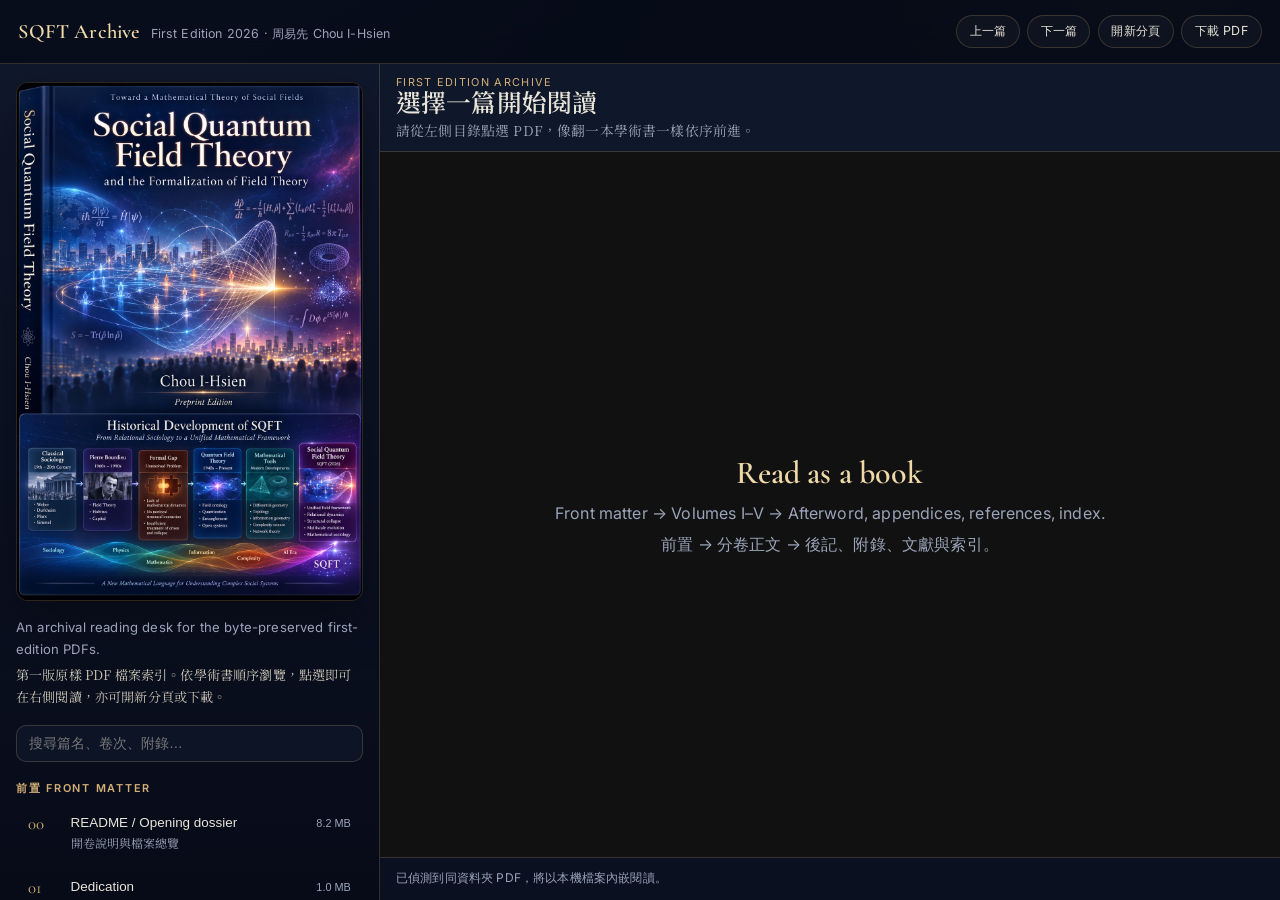
==== originals/catalog.html @ c002ed95 "Add files via upload" ====
<!DOCTYPE html>
<html lang="zh-Hant">
<head>
  <meta charset="UTF-8" />
  <meta name="viewport" content="width=device-width, initial-scale=1.0" />
  <title>Social Quantum Field Theory — First Edition Archive | 第一版原檔目錄</title>
  <meta name="author" content="周易先 (Chou I-Hsien)" />
  <meta name="description" content="第一版原樣 PDF 檔案索引：依學術書閱讀順序瀏覽前後置、分卷正文與附錄，並可在頁面內開啟個別 PDF。" />
  <link rel="preconnect" href="https://fonts.googleapis.com" />
  <link rel="preconnect" href="https://fonts.gstatic.com" crossorigin />
  <link href="https://fonts.googleapis.com/css2?family=Cormorant+Garamond:ital,wght@0,500;0,600;0,700;1,500&family=Inter:wght@400;500;600&family=Noto+Serif+TC:wght@500;600;700&display=swap" rel="stylesheet" />
  <style>
    :root {
      --navy: #070b18;
      --navy-2: #10182c;
      --panel: #121a30;
      --panel-2: #182238;
      --ink: #e8e4d8;
      --muted: #9aa3b8;
      --gold: #d4af77;
      --gold-2: #f0d9a8;
      --line: rgba(212, 175, 119, 0.22);
      --cyan: #7ec8e8;
      --danger: #c48b6a;
      --shadow: 0 18px 50px rgba(0, 0, 0, 0.35);
    }
    * { box-sizing: border-box; margin: 0; padding: 0; }
    html, body { height: 100%; }
    body {
      background:
        radial-gradient(1200px 600px at 10% -10%, rgba(80, 120, 200, 0.18), transparent 55%),
        radial-gradient(900px 500px at 90% 0%, rgba(212, 175, 119, 0.08), transparent 50%),
        var(--navy);
      color: var(--ink);
      font-family: Inter, "Noto Sans TC", system-ui, sans-serif;
      letter-spacing: 0.01em;
    }
    a { color: var(--gold-2); }
    .app {
      display: grid;
      grid-template-columns: 380px 1fr;
      grid-template-rows: 64px 1fr;
      height: 100%;
      min-height: 100dvh;
    }
    header {
      grid-column: 1 / -1;
      display: flex;
      align-items: center;
      justify-content: space-between;
      gap: 1rem;
      padding: 0 1.15rem;
      border-bottom: 1px solid var(--line);
      background: rgba(7, 11, 24, 0.82);
      backdrop-filter: blur(16px);
    }
    .brand { display: flex; align-items: baseline; gap: 0.7rem; min-width: 0; }
    .brand strong {
      font-family: "Cormorant Garamond", "Noto Serif TC", serif;
      font-size: 1.28rem;
      font-weight: 600;
      color: var(--gold-2);
      white-space: nowrap;
    }
    .brand em {
      font-style: normal;
      color: var(--muted);
      font-size: 0.78rem;
      white-space: nowrap;
      overflow: hidden;
      text-overflow: ellipsis;
    }
    .header-actions { display: flex; gap: 0.45rem; flex-wrap: wrap; }
    button, .btn {
      appearance: none;
      border: 1px solid var(--line);
      background: rgba(255,255,255,0.03);
      color: var(--ink);
      border-radius: 999px;
      padding: 0.42rem 0.8rem;
      font-size: 0.78rem;
      cursor: pointer;
      text-decoration: none;
      display: inline-flex;
      align-items: center;
      gap: 0.35rem;
    }
    button:hover, .btn:hover { border-color: var(--gold); color: var(--gold-2); }
    button:disabled { opacity: 0.35; cursor: not-allowed; }
    aside {
      border-right: 1px solid var(--line);
      background: linear-gradient(180deg, var(--navy-2), var(--navy));
      overflow: auto;
      padding: 1.1rem 1rem 2.5rem;
    }
    .cover-wrap {
      border-radius: 12px;
      overflow: hidden;
      border: 1px solid var(--line);
      box-shadow: var(--shadow);
      margin-bottom: 1rem;
      background: #000;
    }
    .cover-wrap img { width: 100%; display: block; }
    .lede {
      font-size: 0.82rem;
      color: var(--muted);
      line-height: 1.65;
      margin-bottom: 1.1rem;
    }
    .lede .zh { font-family: "Noto Serif TC", serif; color: #c9c3b4; display: block; margin-top: 0.25rem; }
    .search {
      width: 100%;
      margin-bottom: 1rem;
      background: #0c1426;
      border: 1px solid var(--line);
      color: var(--ink);
      border-radius: 10px;
      padding: 0.62rem 0.75rem;
      font-size: 0.86rem;
    }
    .group { margin-bottom: 1.15rem; }
    .group h2 {
      font-size: 0.68rem;
      letter-spacing: 0.16em;
      text-transform: uppercase;
      color: var(--gold);
      margin: 0.2rem 0 0.45rem;
      font-weight: 600;
    }
    .item {
      width: 100%;
      text-align: left;
      border-radius: 10px;
      padding: 0.62rem 0.7rem;
      margin-bottom: 0.32rem;
      border: 1px solid transparent;
      background: transparent;
      display: grid;
      grid-template-columns: 2.1rem 1fr auto;
      gap: 0.55rem;
      align-items: start;
    }
    .item:hover { background: rgba(255,255,255,0.04); }
    .item.active {
      background: linear-gradient(90deg, rgba(212,175,119,0.16), rgba(126,200,232,0.06));
      border-color: var(--line);
    }
    .num {
      font-family: "Cormorant Garamond", serif;
      color: var(--gold);
      font-size: 1.05rem;
      line-height: 1.2;
    }
    .item .title { font-size: 0.84rem; color: var(--ink); line-height: 1.35; }
    .item .sub {
      display: block;
      font-family: "Noto Serif TC", serif;
      color: var(--muted);
      font-size: 0.75rem;
      margin-top: 0.12rem;
    }
    .meta { color: var(--muted); font-size: 0.68rem; white-space: nowrap; padding-top: 0.15rem; }
    main {
      display: grid;
      grid-template-rows: auto 1fr auto;
      min-width: 0;
      background: #0a1020;
    }
    .reader-bar {
      display: flex;
      justify-content: space-between;
      align-items: center;
      gap: 0.8rem;
      padding: 0.7rem 1rem;
      border-bottom: 1px solid var(--line);
      background: rgba(16, 24, 44, 0.9);
    }
    .now { min-width: 0; }
    .now .kicker { color: var(--gold); font-size: 0.68rem; letter-spacing: 0.12em; text-transform: uppercase; }
    .now h1 {
      font-family: "Cormorant Garamond", "Noto Serif TC", serif;
      font-size: clamp(1.05rem, 2vw, 1.55rem);
      font-weight: 600;
      line-height: 1.25;
    }
    .now .zh { color: var(--muted); font-size: 0.86rem; font-family: "Noto Serif TC", serif; }
    .viewer {
      position: relative;
      min-height: 0;
      background:
        linear-gradient(180deg, rgba(255,255,255,0.015), transparent 80px),
        #0b101d;
    }
    .empty, .viewer iframe, .viewer object, .viewer embed {
      position: absolute;
      inset: 0;
      width: 100%;
      height: 100%;
      border: 0;
      background: #111;
    }
    .empty {
      display: flex;
      flex-direction: column;
      align-items: center;
      justify-content: center;
      text-align: center;
      padding: 2rem;
      color: var(--muted);
      gap: 0.7rem;
    }
    .empty h2 {
      font-family: "Cormorant Garamond", serif;
      color: var(--gold-2);
      font-size: 2rem;
      font-weight: 600;
    }
    .foot {
      display: flex;
      justify-content: space-between;
      align-items: center;
      gap: 0.75rem;
      padding: 0.65rem 1rem 0.8rem;
      border-top: 1px solid var(--line);
      color: var(--muted);
      font-size: 0.75rem;
    }
    .note { max-width: 46rem; line-height: 1.55; }
    .hidden { display: none !important; }
    @media (max-width: 980px) {
      .app { grid-template-columns: 1fr; grid-template-rows: 58px auto 1fr; }
      aside { border-right: 0; border-bottom: 1px solid var(--line); max-height: 46vh; }
      .cover-wrap { max-width: 280px; }
      main { min-height: 54vh; }
    }
  </style>
</head>
<body>
  <div class="app">
    <header>
      <div class="brand">
        <strong>SQFT Archive</strong>
        <em>First Edition 2026 · 周易先 Chou I-Hsien</em>
      </div>
      <div class="header-actions">
        <button type="button" id="btn-prev">上一篇</button>
        <button type="button" id="btn-next">下一篇</button>
        <a class="btn" id="btn-open" href="#" target="_blank" rel="noopener">開新分頁</a>
        <a class="btn" id="btn-download" href="#" download>下載 PDF</a>
      </div>
    </header>

    <aside>
      <div class="cover-wrap">
        <img id="cover" alt="Social Quantum Field Theory cover" />
      </div>
      <p class="lede">
        An archival reading desk for the byte-preserved first-edition PDFs.
        <span class="zh">第一版原樣 PDF 檔案索引。依學術書順序瀏覽，點選即可在右側閱讀，亦可開新分頁或下載。</span>
      </p>
      <input class="search" id="search" type="search" placeholder="搜尋篇名、卷次、附錄…" />
      <nav id="toc"></nav>
    </aside>

    <main>
      <div class="reader-bar">
        <div class="now">
          <div class="kicker" id="kicker">First Edition Archive</div>
          <h1 id="now-title">選擇一篇開始閱讀</h1>
          <div class="zh" id="now-zh">請從左側目錄點選 PDF，像翻一本學術書一樣依序前進。</div>
        </div>
        <div id="now-size" class="meta"></div>
      </div>
      <div class="viewer">
        <div class="empty" id="empty">
          <h2>Read as a book</h2>
          <p>Front matter → Volumes I–V → Afterword, appendices, references, index.</p>
          <p>前置 → 分卷正文 → 後記、附錄、文獻與索引。</p>
        </div>
        <iframe id="frame" class="hidden" title="PDF reader"></iframe>
      </div>
      <div class="foot">
        <div class="note" id="status">
          本頁使用相對路徑讀取與本檔同一資料夾的 PDF；若線上開啟，會改走 jsDelivr 上的倉庫複本。
        </div>
        <div id="pos"></div>
      </div>
    </main>
  </div>

  <script>
    const FILES = [
      { id: "readme", group: "前置 Front matter", groupKey: "front", n: "00",
        file: "Social Quantum Field Theory. README.pdf",
        en: "README / Opening dossier", zh: "開卷說明與檔案總覽", bytes: 8578253 },
      { id: "dedication", group: "前置 Front matter", groupKey: "front", n: "01",
        file: "Dedication.pdf", en: "Dedication", zh: "題獻", bytes: 1060499 },
      { id: "ack", group: "前置 Front matter", groupKey: "front", n: "02",
        file: "Acknowledgements.pdf", en: "Acknowledgements", zh: "誌謝", bytes: 1177509 },
      { id: "author", group: "前置 Front matter", groupKey: "front", n: "03",
        file: "About the Author.pdf", en: "About the Author", zh: "作者簡介", bytes: 1076009 },
      { id: "guide", group: "前置 Front matter", groupKey: "front", n: "04",
        file: "Reader's Guide.pdf", en: "Reader's Guide", zh: "讀法指引", bytes: 1478530 },
      { id: "roadmap", group: "前置 Front matter", groupKey: "front", n: "05",
        file: "Edition Roadmap.pdf", en: "Edition Roadmap", zh: "版本路線圖", bytes: 6893588 },
      { id: "librarian", group: "前置 Front matter", groupKey: "front", n: "06",
        file: "Librarian's Record. Catalog Entry for the First Edition Archive.pdf",
        en: "Librarian's Record", zh: "圖書館編目紀錄", bytes: 1318987 },
      { id: "cert", group: "前置 Front matter", groupKey: "front", n: "07",
        file: "Archival Certification.pdf", en: "Archival Certification", zh: "典藏證明", bytes: 1393942 },
      { id: "hist", group: "前置 Front matter", groupKey: "front", n: "08",
        file: "Historical Note for Future Editions.pdf",
        en: "Historical Note for Future Editions", zh: "給未來版本的歷史註記", bytes: 1543986 },
      { id: "compact", group: "全書總冊 Compact copy", groupKey: "compact", n: "A",
        file: "Social Quantum Field Theory - Chou I-Hsien (First Edition 2026).pdf",
        en: "First Edition 2026 — compact copy", zh: "第一版 2026 總冊／精簡本", bytes: 5422831 },
      { id: "vol1", group: "分卷正文 Volumes", groupKey: "volumes", n: "I",
        file: "Social Quantum Field Theory. First Edition (2026) 1~10 Volume I.pdf",
        en: "Volume I · Chapters 1–10", zh: "第一卷 · 第 1–10 章", bytes: 11380657 },
      { id: "vol2", group: "分卷正文 Volumes", groupKey: "volumes", n: "II",
        file: "Social Quantum Field Theory.  First Edition (2026) 11~19 Volume II.pdf",
        en: "Volume II · Chapters 11–19", zh: "第二卷 · 第 11–19 章", bytes: 18638837 },
      { id: "vol3", group: "分卷正文 Volumes", groupKey: "volumes", n: "III",
        file: "Social Quantum Field Theory 20~30  Volume III.pdf",
        en: "Volume III · Chapters 20–30", zh: "第三卷 · 第 20–30 章", bytes: 14821315 },
      { id: "vol4", group: "分卷正文 Volumes", groupKey: "volumes", n: "IV",
        file: "Social Quantum Field Theory 31~40.pdf",
        en: "Volume IV · Chapters 31–40", zh: "第四卷 · 第 31–40 章", bytes: 14942628 },
      { id: "vol5", group: "分卷正文 Volumes", groupKey: "volumes", n: "V",
        file: "Social Quantum Field Theory 41~51.pdf",
        en: "Volume V · Chapters 41–51", zh: "第五卷 · 第 41–51 章", bytes: 17951108 },
      { id: "afterword", group: "後置 Back matter", groupKey: "back", n: "09",
        file: "Afterword The Mathematical Vision of Social Quantum Field Theory.pdf",
        en: "Afterword · Mathematical Vision", zh: "後記 · 數學視野", bytes: 1460847 },
      { id: "postscript", group: "後置 Back matter", groupKey: "back", n: "10",
        file: "Postscript Reflections on the Mathematical Philosophy of Social Quantum Field Theory.pdf",
        en: "Postscript · Mathematical Philosophy", zh: "附記 · 數學哲學省思", bytes: 1488412 },
      { id: "applw", group: "後置 Back matter", groupKey: "back", n: "11",
        file: "Appendix L ~W.pdf", en: "Appendix L–W", zh: "附錄 L–W", bytes: 15173750 },
      { id: "appxy", group: "後置 Back matter", groupKey: "back", n: "12",
        file: "Appendix X ~Y.pdf", en: "Appendix X–Y", zh: "附錄 X–Y", bytes: 1191010 },
      { id: "refs", group: "後置 Back matter", groupKey: "back", n: "13",
        file: "References.pdf", en: "References", zh: "參考文獻", bytes: 1690395 },
      { id: "index", group: "後置 Back matter", groupKey: "back", n: "14",
        file: "Index.pdf", en: "Index", zh: "索引", bytes: 1451516 }
    ];

    const REPO = "SUDOZAPP/SQFT_Second_Edition";
    const BRANCH = "main";
    const REMOTE_DIR = "originals";

    const tocEl = document.getElementById("toc");
    const frame = document.getElementById("frame");
    const empty = document.getElementById("empty");
    const statusEl = document.getElementById("status");
    const posEl = document.getElementById("pos");
    let currentIndex = -1;
    let localMode = null;

    function encodePath(name) {
      return name.split("/").map(encodeURIComponent).join("/");
    }
    function formatBytes(n) {
      if (n >= 1048576) return (n / 1048576).toFixed(1) + " MB";
      return Math.round(n / 1024) + " KB";
    }
    function remoteUrl(file) {
      return `https://cdn.jsdelivr.net/gh/${REPO}@${BRANCH}/${REMOTE_DIR}/${encodePath(file)}`;
    }
    function localUrl(file) {
      return encodePath(file);
    }
    function githubBlob(file) {
      return `https://github.com/${REPO}/blob/${BRANCH}/${REMOTE_DIR}/${encodePath(file)}`;
    }
    function pdfJsUrl(fileUrl) {
      return "https://mozilla.github.io/pdf.js/web/viewer.html?file=" + encodeURIComponent(fileUrl);
    }

    async function detectLocal() {
      try {
        const res = await fetch(encodePath("cover_opt.jpg"), { method: "HEAD" });
        return res.ok;
      } catch {
        return false;
      }
    }

    function sourceFor(file) {
      if (localMode) return { href: localUrl(file), embed: localUrl(file), label: "本機相對路徑" };
      const href = remoteUrl(file);
      return { href, embed: pdfJsUrl(href), label: "線上 jsDelivr + PDF.js" };
    }

    function renderToc(filter = "") {
      const q = filter.trim().toLowerCase();
      const groups = [];
      for (const item of FILES) {
        const hay = (item.en + " " + item.zh + " " + item.file + " " + item.group).toLowerCase();
        if (q && !hay.includes(q)) continue;
        const last = groups[groups.length - 1];
        if (!last || last.name !== item.group) groups.push({ name: item.group, items: [item] });
        else last.items.push(item);
      }
      tocEl.innerHTML = groups.map(g => `
        <section class="group">
          <h2>${g.name}</h2>
          ${g.items.map(item => {
            const i = FILES.indexOf(item);
            return `
              <button class="item${i === currentIndex ? " active" : ""}" data-index="${i}">
                <span class="num">${item.n}</span>
                <span>
                  <span class="title">${item.en}</span>
                  <span class="sub">${item.zh}</span>
                </span>
                <span class="meta">${formatBytes(item.bytes)}</span>
              </button>`;
          }).join("")}
        </section>`).join("") || `<p class="lede">沒有符合的篇目。</p>`;
    }

    function openAt(index) {
      if (index < 0 || index >= FILES.length) return;
      currentIndex = index;
      const item = FILES[index];
      const src = sourceFor(item.file);
      document.getElementById("kicker").textContent = item.group;
      document.getElementById("now-title").textContent = item.en;
      document.getElementById("now-zh").textContent = item.zh + " · " + item.file;
      document.getElementById("now-size").textContent = formatBytes(item.bytes);
      document.getElementById("btn-open").href = src.href;
      document.getElementById("btn-download").href = src.href;
      document.getElementById("btn-download").setAttribute("download", item.file);
      document.getElementById("btn-prev").disabled = index === 0;
      document.getElementById("btn-next").disabled = index === FILES.length - 1;
      empty.classList.add("hidden");
      frame.classList.remove("hidden");
      frame.src = src.embed;
      statusEl.innerHTML = `${src.label} · <a href="${githubBlob(item.file)}" target="_blank" rel="noopener">GitHub 原檔</a>`;
      posEl.textContent = `${index + 1} / ${FILES.length}`;
      location.hash = item.id;
      renderToc(document.getElementById("search").value);
      const active = tocEl.querySelector(".item.active");
      if (active) active.scrollIntoView({ block: "nearest" });
    }

    tocEl.addEventListener("click", (e) => {
      const btn = e.target.closest("[data-index]");
      if (!btn) return;
      openAt(Number(btn.dataset.index));
    });
    document.getElementById("btn-prev").addEventListener("click", () => openAt(currentIndex - 1));
    document.getElementById("btn-next").addEventListener("click", () => openAt(currentIndex + 1));
    document.getElementById("search").addEventListener("input", (e) => renderToc(e.target.value));
    document.addEventListener("keydown", (e) => {
      if (e.target.matches("input, textarea")) return;
      if (e.key === "ArrowLeft") openAt(currentIndex <= 0 ? 0 : currentIndex - 1);
      if (e.key === "ArrowRight") openAt(currentIndex < 0 ? 0 : currentIndex + 1);
    });

    (async function init() {
      localMode = await detectLocal();
      const cover = document.getElementById("cover");
      cover.src = localMode ? encodePath("cover_opt.jpg") : remoteUrl("cover_opt.jpg");
      cover.onerror = () => { cover.src = `https://raw.githubusercontent.com/${REPO}/${BRANCH}/${REMOTE_DIR}/cover_opt.jpg`; };
      renderToc();
      const wanted = location.hash.replace("#", "");
      const idx = FILES.findIndex(x => x.id === wanted);
      if (idx >= 0) openAt(idx);
      statusEl.textContent = localMode
        ? "已偵測到同資料夾 PDF，將以本機檔案內嵌閱讀。"
        : "未找到同資料夾 PDF。線上模式改以 jsDelivr 載入，並用 PDF.js 在頁內閱讀。請把本檔放到 originals/ 後用瀏覽器開啟，即可完全離線。";
    })();
  </script>
</body>
</html>
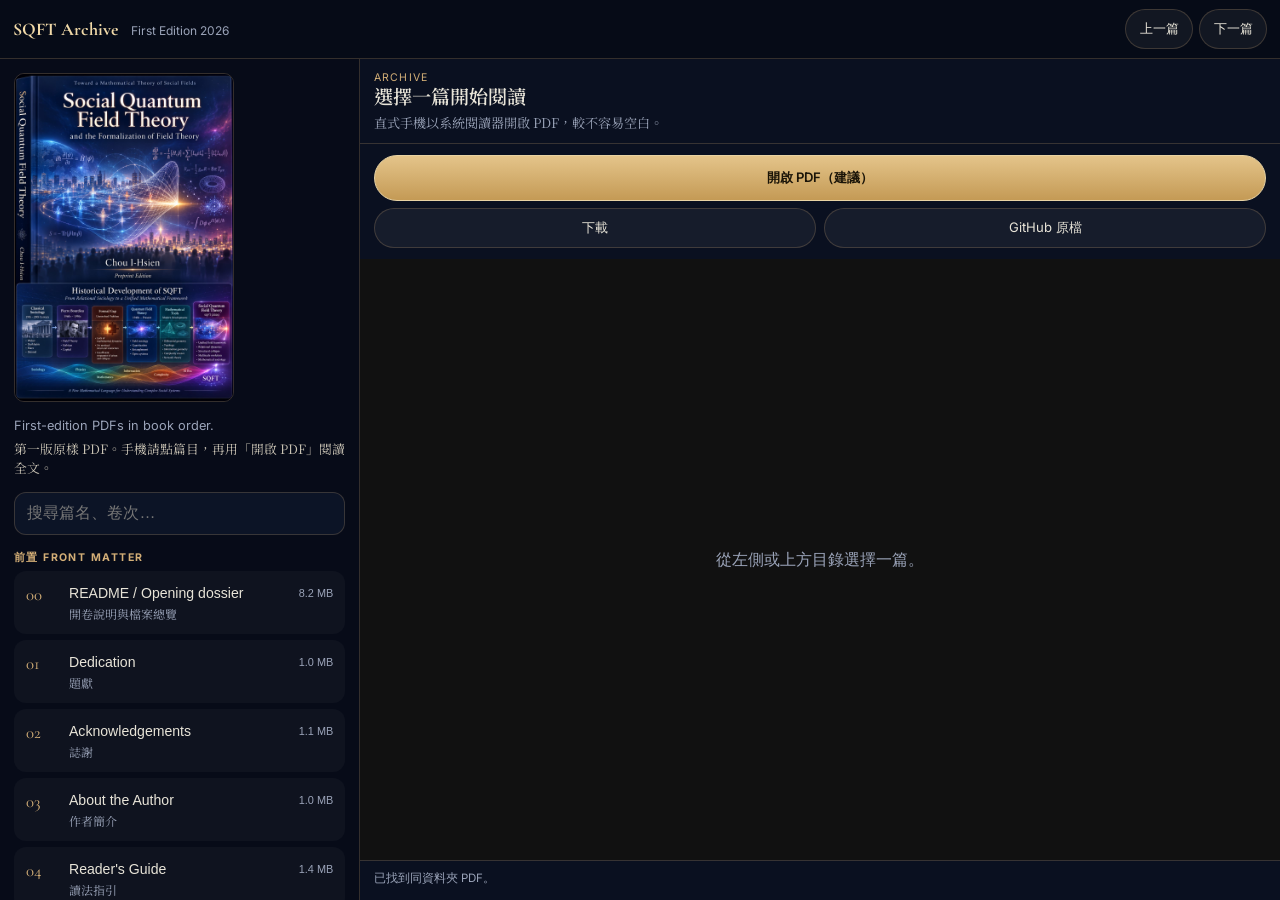
==== commit 85aeb062: "Add files via upload" ====
--- a/originals/catalog.html
+++ b/originals/catalog.html
@@ -2,237 +2,198 @@
 <html lang="zh-Hant">
 <head>
   <meta charset="UTF-8" />
-  <meta name="viewport" content="width=device-width, initial-scale=1.0" />
+  <meta name="viewport" content="width=device-width, initial-scale=1, viewport-fit=cover" />
+  <meta name="apple-mobile-web-app-capable" content="yes" />
+  <meta name="mobile-web-app-capable" content="yes" />
   <title>Social Quantum Field Theory — First Edition Archive | 第一版原檔目錄</title>
   <meta name="author" content="周易先 (Chou I-Hsien)" />
-  <meta name="description" content="第一版原樣 PDF 檔案索引：依學術書閱讀順序瀏覽前後置、分卷正文與附錄，並可在頁面內開啟個別 PDF。" />
+  <meta name="description" content="第一版原樣 PDF 檔案索引：依學術書閱讀順序瀏覽前後置、分卷正文與附錄。" />
   <link rel="preconnect" href="https://fonts.googleapis.com" />
   <link rel="preconnect" href="https://fonts.gstatic.com" crossorigin />
-  <link href="https://fonts.googleapis.com/css2?family=Cormorant+Garamond:ital,wght@0,500;0,600;0,700;1,500&family=Inter:wght@400;500;600&family=Noto+Serif+TC:wght@500;600;700&display=swap" rel="stylesheet" />
+  <link href="https://fonts.googleapis.com/css2?family=Cormorant+Garamond:wght@600;700&family=Inter:wght@400;500;600&family=Noto+Serif+TC:wght@500;600;700&display=swap" rel="stylesheet" />
   <style>
     :root {
       --navy: #070b18;
       --navy-2: #10182c;
-      --panel: #121a30;
-      --panel-2: #182238;
       --ink: #e8e4d8;
       --muted: #9aa3b8;
       --gold: #d4af77;
       --gold-2: #f0d9a8;
       --line: rgba(212, 175, 119, 0.22);
-      --cyan: #7ec8e8;
-      --danger: #c48b6a;
-      --shadow: 0 18px 50px rgba(0, 0, 0, 0.35);
+      --safe-t: env(safe-area-inset-top, 0px);
+      --safe-b: env(safe-area-inset-bottom, 0px);
     }
     * { box-sizing: border-box; margin: 0; padding: 0; }
-    html, body { height: 100%; }
+    html, body { height: 100%; background: var(--navy); color: var(--ink); }
     body {
-      background:
-        radial-gradient(1200px 600px at 10% -10%, rgba(80, 120, 200, 0.18), transparent 55%),
-        radial-gradient(900px 500px at 90% 0%, rgba(212, 175, 119, 0.08), transparent 50%),
-        var(--navy);
-      color: var(--ink);
       font-family: Inter, "Noto Sans TC", system-ui, sans-serif;
-      letter-spacing: 0.01em;
+      -webkit-text-size-adjust: 100%;
     }
     a { color: var(--gold-2); }
-    .app {
-      display: grid;
-      grid-template-columns: 380px 1fr;
-      grid-template-rows: 64px 1fr;
-      height: 100%;
-      min-height: 100dvh;
-    }
-    header {
-      grid-column: 1 / -1;
-      display: flex;
-      align-items: center;
-      justify-content: space-between;
-      gap: 1rem;
-      padding: 0 1.15rem;
-      border-bottom: 1px solid var(--line);
-      background: rgba(7, 11, 24, 0.82);
-      backdrop-filter: blur(16px);
-    }
-    .brand { display: flex; align-items: baseline; gap: 0.7rem; min-width: 0; }
-    .brand strong {
-      font-family: "Cormorant Garamond", "Noto Serif TC", serif;
-      font-size: 1.28rem;
-      font-weight: 600;
-      color: var(--gold-2);
-      white-space: nowrap;
-    }
-    .brand em {
-      font-style: normal;
-      color: var(--muted);
-      font-size: 0.78rem;
-      white-space: nowrap;
-      overflow: hidden;
-      text-overflow: ellipsis;
-    }
-    .header-actions { display: flex; gap: 0.45rem; flex-wrap: wrap; }
     button, .btn {
       appearance: none;
       border: 1px solid var(--line);
-      background: rgba(255,255,255,0.03);
+      background: rgba(255,255,255,0.05);
       color: var(--ink);
       border-radius: 999px;
-      padding: 0.42rem 0.8rem;
-      font-size: 0.78rem;
+      padding: 0.55rem 0.85rem;
+      font-size: 0.82rem;
       cursor: pointer;
       text-decoration: none;
       display: inline-flex;
       align-items: center;
-      gap: 0.35rem;
-    }
-    button:hover, .btn:hover { border-color: var(--gold); color: var(--gold-2); }
-    button:disabled { opacity: 0.35; cursor: not-allowed; }
-    aside {
-      border-right: 1px solid var(--line);
-      background: linear-gradient(180deg, var(--navy-2), var(--navy));
-      overflow: auto;
-      padding: 1.1rem 1rem 2.5rem;
-    }
+      justify-content: center;
+      gap: 0.3rem;
+      min-height: 40px;
+      -webkit-tap-highlight-color: transparent;
+    }
+    button:disabled { opacity: 0.35; }
+    .btn-gold {
+      background: linear-gradient(180deg, #e4c48a, #c49a55);
+      color: #1a1408;
+      border-color: #e8d3a4;
+      font-weight: 600;
+    }
+
+    .app {
+      min-height: 100dvh;
+      min-height: 100svh;
+      display: flex;
+      flex-direction: column;
+    }
+    header {
+      position: sticky;
+      top: 0;
+      z-index: 20;
+      display: flex;
+      align-items: center;
+      justify-content: space-between;
+      gap: 0.6rem;
+      padding: calc(0.55rem + var(--safe-t)) 0.8rem 0.55rem;
+      border-bottom: 1px solid var(--line);
+      background: rgba(7, 11, 24, 0.94);
+    }
+    .brand strong {
+      font-family: "Cormorant Garamond", "Noto Serif TC", serif;
+      font-size: 1.12rem;
+      color: var(--gold-2);
+    }
+    .brand em { display: none; color: var(--muted); font-style: normal; font-size: 0.75rem; }
+    .header-actions { display: flex; gap: 0.35rem; flex-shrink: 0; }
+    .header-actions .desk-only { display: none; }
+
+    .stage { flex: 1; min-height: 0; display: flex; flex-direction: column; }
+    aside, .reader { min-height: 0; }
+
+    aside { padding: 0.9rem 0.85rem calc(1.4rem + var(--safe-b)); }
     .cover-wrap {
-      border-radius: 12px;
+      width: min(42vw, 168px);
+      margin: 0 auto 0.85rem;
+      border-radius: 10px;
       overflow: hidden;
       border: 1px solid var(--line);
-      box-shadow: var(--shadow);
-      margin-bottom: 1rem;
-      background: #000;
     }
     .cover-wrap img { width: 100%; display: block; }
-    .lede {
-      font-size: 0.82rem;
-      color: var(--muted);
-      line-height: 1.65;
-      margin-bottom: 1.1rem;
-    }
-    .lede .zh { font-family: "Noto Serif TC", serif; color: #c9c3b4; display: block; margin-top: 0.25rem; }
+    .lede { font-size: 0.8rem; color: var(--muted); line-height: 1.55; margin-bottom: 0.85rem; text-align: center; }
+    .lede .zh { display: block; font-family: "Noto Serif TC", serif; color: #c9c3b4; margin-top: 0.2rem; }
     .search {
       width: 100%;
-      margin-bottom: 1rem;
+      margin-bottom: 0.85rem;
       background: #0c1426;
       border: 1px solid var(--line);
       color: var(--ink);
-      border-radius: 10px;
-      padding: 0.62rem 0.75rem;
-      font-size: 0.86rem;
-    }
-    .group { margin-bottom: 1.15rem; }
+      border-radius: 12px;
+      padding: 0.72rem 0.8rem;
+      font-size: 16px; /* iOS zoom prevent */
+    }
+    .group { margin-bottom: 1rem; }
     .group h2 {
-      font-size: 0.68rem;
-      letter-spacing: 0.16em;
+      font-size: 0.66rem;
+      letter-spacing: 0.14em;
       text-transform: uppercase;
       color: var(--gold);
-      margin: 0.2rem 0 0.45rem;
-      font-weight: 600;
+      margin: 0.15rem 0 0.4rem;
     }
     .item {
       width: 100%;
       text-align: left;
-      border-radius: 10px;
-      padding: 0.62rem 0.7rem;
-      margin-bottom: 0.32rem;
+      border-radius: 12px;
+      padding: 0.72rem 0.7rem;
+      margin-bottom: 0.38rem;
       border: 1px solid transparent;
-      background: transparent;
+      background: rgba(255,255,255,0.03);
       display: grid;
-      grid-template-columns: 2.1rem 1fr auto;
-      gap: 0.55rem;
+      grid-template-columns: 2.2rem 1fr auto;
+      gap: 0.5rem;
       align-items: start;
     }
-    .item:hover { background: rgba(255,255,255,0.04); }
-    .item.active {
-      background: linear-gradient(90deg, rgba(212,175,119,0.16), rgba(126,200,232,0.06));
-      border-color: var(--line);
-    }
-    .num {
-      font-family: "Cormorant Garamond", serif;
-      color: var(--gold);
-      font-size: 1.05rem;
-      line-height: 1.2;
-    }
-    .item .title { font-size: 0.84rem; color: var(--ink); line-height: 1.35; }
-    .item .sub {
-      display: block;
-      font-family: "Noto Serif TC", serif;
-      color: var(--muted);
-      font-size: 0.75rem;
-      margin-top: 0.12rem;
-    }
-    .meta { color: var(--muted); font-size: 0.68rem; white-space: nowrap; padding-top: 0.15rem; }
-    main {
+    .item.active { border-color: var(--line); background: rgba(212,175,119,0.14); }
+    .num { font-family: "Cormorant Garamond", serif; color: var(--gold); font-size: 1.05rem; }
+    .item .title { font-size: 0.88rem; line-height: 1.35; }
+    .item .sub { display: block; font-family: "Noto Serif TC", serif; color: var(--muted); font-size: 0.75rem; margin-top: 0.12rem; }
+    .meta { color: var(--muted); font-size: 0.68rem; padding-top: 0.18rem; white-space: nowrap; }
+
+    .reader {
+      display: none;
+      flex-direction: column;
+      background: #0a1020;
+      min-height: 70dvh;
+    }
+    body.reading aside { display: none; }
+    body.reading .reader { display: flex; flex: 1; }
+    .reader-bar { padding: 0.75rem 0.85rem 0.65rem; border-bottom: 1px solid var(--line); }
+    .kicker { color: var(--gold); font-size: 0.66rem; letter-spacing: 0.12em; text-transform: uppercase; }
+    .reader-bar h1 {
+      font-family: "Cormorant Garamond", "Noto Serif TC", serif;
+      font-size: 1.2rem;
+      font-weight: 600;
+      line-height: 1.3;
+      margin: 0.15rem 0;
+    }
+    .reader-bar .zh { color: var(--muted); font-size: 0.82rem; font-family: "Noto Serif TC", serif; }
+    .actions {
       display: grid;
-      grid-template-rows: auto 1fr auto;
-      min-width: 0;
-      background: #0a1020;
-    }
-    .reader-bar {
-      display: flex;
-      justify-content: space-between;
-      align-items: center;
-      gap: 0.8rem;
-      padding: 0.7rem 1rem;
-      border-bottom: 1px solid var(--line);
-      background: rgba(16, 24, 44, 0.9);
-    }
-    .now { min-width: 0; }
-    .now .kicker { color: var(--gold); font-size: 0.68rem; letter-spacing: 0.12em; text-transform: uppercase; }
-    .now h1 {
-      font-family: "Cormorant Garamond", "Noto Serif TC", serif;
-      font-size: clamp(1.05rem, 2vw, 1.55rem);
-      font-weight: 600;
-      line-height: 1.25;
-    }
-    .now .zh { color: var(--muted); font-size: 0.86rem; font-family: "Noto Serif TC", serif; }
+      grid-template-columns: 1fr 1fr;
+      gap: 0.45rem;
+      padding: 0.7rem 0.85rem;
+    }
+    .actions .btn-gold { grid-column: 1 / -1; min-height: 46px; }
     .viewer {
       position: relative;
-      min-height: 0;
-      background:
-        linear-gradient(180deg, rgba(255,255,255,0.015), transparent 80px),
-        #0b101d;
-    }
-    .empty, .viewer iframe, .viewer object, .viewer embed {
-      position: absolute;
-      inset: 0;
-      width: 100%;
-      height: 100%;
-      border: 0;
+      flex: 1;
+      min-height: 58dvh;
       background: #111;
     }
-    .empty {
-      display: flex;
-      flex-direction: column;
-      align-items: center;
-      justify-content: center;
-      text-align: center;
-      padding: 2rem;
-      color: var(--muted);
-      gap: 0.7rem;
-    }
-    .empty h2 {
-      font-family: "Cormorant Garamond", serif;
-      color: var(--gold-2);
-      font-size: 2rem;
-      font-weight: 600;
-    }
+    .viewer iframe, .empty, .fail {
+      position: absolute; inset: 0; width: 100%; height: 100%; border: 0;
+    }
+    .empty, .fail {
+      display: flex; flex-direction: column; align-items: center; justify-content: center;
+      text-align: center; padding: 1.2rem; color: var(--muted); gap: 0.55rem;
+    }
+    .fail { display: none; }
+    .hidden { display: none !important; }
     .foot {
-      display: flex;
-      justify-content: space-between;
-      align-items: center;
-      gap: 0.75rem;
-      padding: 0.65rem 1rem 0.8rem;
+      padding: 0.55rem 0.85rem calc(0.8rem + var(--safe-b));
       border-top: 1px solid var(--line);
       color: var(--muted);
-      font-size: 0.75rem;
-    }
-    .note { max-width: 46rem; line-height: 1.55; }
-    .hidden { display: none !important; }
-    @media (max-width: 980px) {
-      .app { grid-template-columns: 1fr; grid-template-rows: 58px auto 1fr; }
-      aside { border-right: 0; border-bottom: 1px solid var(--line); max-height: 46vh; }
-      .cover-wrap { max-width: 280px; }
-      main { min-height: 54vh; }
+      font-size: 0.72rem;
+      line-height: 1.5;
+    }
+
+    @media (min-width: 900px) {
+      .app { display: grid; grid-template-columns: 360px 1fr; grid-template-rows: auto 1fr; height: 100dvh; }
+      header { grid-column: 1 / -1; }
+      .stage { display: contents; }
+      aside, .reader { display: block; overflow: auto; }
+      body.reading aside { display: block; }
+      .reader { min-height: 0; display: flex; }
+      .brand em { display: inline; margin-left: 0.55rem; }
+      .header-actions .desk-only { display: inline-flex; }
+      .cover-wrap { width: 100%; max-width: 220px; margin-left: 0; }
+      .lede { text-align: left; }
+      .viewer { min-height: auto; }
+      aside { border-right: 1px solid var(--line); overflow: auto; }
     }
   </style>
 </head>
@@ -241,156 +202,94 @@
     <header>
       <div class="brand">
         <strong>SQFT Archive</strong>
-        <em>First Edition 2026 · 周易先 Chou I-Hsien</em>
+        <em>First Edition 2026</em>
       </div>
       <div class="header-actions">
+        <button type="button" id="btn-back" class="hidden">目錄</button>
         <button type="button" id="btn-prev">上一篇</button>
         <button type="button" id="btn-next">下一篇</button>
-        <a class="btn" id="btn-open" href="#" target="_blank" rel="noopener">開新分頁</a>
-        <a class="btn" id="btn-download" href="#" download>下載 PDF</a>
       </div>
     </header>
 
-    <aside>
-      <div class="cover-wrap">
-        <img id="cover" alt="Social Quantum Field Theory cover" />
-      </div>
-      <p class="lede">
-        An archival reading desk for the byte-preserved first-edition PDFs.
-        <span class="zh">第一版原樣 PDF 檔案索引。依學術書順序瀏覽，點選即可在右側閱讀，亦可開新分頁或下載。</span>
-      </p>
-      <input class="search" id="search" type="search" placeholder="搜尋篇名、卷次、附錄…" />
-      <nav id="toc"></nav>
-    </aside>
-
-    <main>
-      <div class="reader-bar">
-        <div class="now">
-          <div class="kicker" id="kicker">First Edition Archive</div>
+    <div class="stage">
+      <aside id="shelf">
+        <div class="cover-wrap"><img id="cover" alt="SQFT cover" /></div>
+        <p class="lede">
+          First-edition PDFs in book order.
+          <span class="zh">第一版原樣 PDF。手機請點篇目，再用「開啟 PDF」閱讀全文。</span>
+        </p>
+        <input class="search" id="search" type="search" placeholder="搜尋篇名、卷次…" enterkeyhint="search" />
+        <nav id="toc"></nav>
+      </aside>
+
+      <section class="reader" id="reader">
+        <div class="reader-bar">
+          <div class="kicker" id="kicker">Archive</div>
           <h1 id="now-title">選擇一篇開始閱讀</h1>
-          <div class="zh" id="now-zh">請從左側目錄點選 PDF，像翻一本學術書一樣依序前進。</div>
+          <div class="zh" id="now-zh">直式手機以系統閱讀器開啟 PDF，較不容易空白。</div>
         </div>
-        <div id="now-size" class="meta"></div>
-      </div>
-      <div class="viewer">
-        <div class="empty" id="empty">
-          <h2>Read as a book</h2>
-          <p>Front matter → Volumes I–V → Afterword, appendices, references, index.</p>
-          <p>前置 → 分卷正文 → 後記、附錄、文獻與索引。</p>
+        <div class="actions">
+          <a class="btn btn-gold" id="btn-open" href="#" target="_blank" rel="noopener">開啟 PDF（建議）</a>
+          <a class="btn" id="btn-download" href="#" download>下載</a>
+          <a class="btn" id="btn-github" href="#" target="_blank" rel="noopener">GitHub 原檔</a>
         </div>
-        <iframe id="frame" class="hidden" title="PDF reader"></iframe>
-      </div>
-      <div class="foot">
-        <div class="note" id="status">
-          本頁使用相對路徑讀取與本檔同一資料夾的 PDF；若線上開啟，會改走 jsDelivr 上的倉庫複本。
+        <div class="viewer">
+          <div class="empty" id="empty">
+            <p>從左側或上方目錄選擇一篇。</p>
+          </div>
+          <div class="fail" id="fail">
+            <p>頁內預覽在這台手機可能被系統擋住，尤其是 10MB 以上的分卷。</p>
+            <p>請改點金色按鈕「開啟 PDF」。</p>
+          </div>
+          <iframe id="frame" class="hidden" title="PDF preview" allow="fullscreen"></iframe>
         </div>
-        <div id="pos"></div>
-      </div>
-    </main>
+        <div class="foot" id="status"></div>
+      </section>
+    </div>
   </div>
 
   <script>
     const FILES = [
-      { id: "readme", group: "前置 Front matter", groupKey: "front", n: "00",
-        file: "Social Quantum Field Theory. README.pdf",
-        en: "README / Opening dossier", zh: "開卷說明與檔案總覽", bytes: 8578253 },
-      { id: "dedication", group: "前置 Front matter", groupKey: "front", n: "01",
-        file: "Dedication.pdf", en: "Dedication", zh: "題獻", bytes: 1060499 },
-      { id: "ack", group: "前置 Front matter", groupKey: "front", n: "02",
-        file: "Acknowledgements.pdf", en: "Acknowledgements", zh: "誌謝", bytes: 1177509 },
-      { id: "author", group: "前置 Front matter", groupKey: "front", n: "03",
-        file: "About the Author.pdf", en: "About the Author", zh: "作者簡介", bytes: 1076009 },
-      { id: "guide", group: "前置 Front matter", groupKey: "front", n: "04",
-        file: "Reader's Guide.pdf", en: "Reader's Guide", zh: "讀法指引", bytes: 1478530 },
-      { id: "roadmap", group: "前置 Front matter", groupKey: "front", n: "05",
-        file: "Edition Roadmap.pdf", en: "Edition Roadmap", zh: "版本路線圖", bytes: 6893588 },
-      { id: "librarian", group: "前置 Front matter", groupKey: "front", n: "06",
-        file: "Librarian's Record. Catalog Entry for the First Edition Archive.pdf",
-        en: "Librarian's Record", zh: "圖書館編目紀錄", bytes: 1318987 },
-      { id: "cert", group: "前置 Front matter", groupKey: "front", n: "07",
-        file: "Archival Certification.pdf", en: "Archival Certification", zh: "典藏證明", bytes: 1393942 },
-      { id: "hist", group: "前置 Front matter", groupKey: "front", n: "08",
-        file: "Historical Note for Future Editions.pdf",
-        en: "Historical Note for Future Editions", zh: "給未來版本的歷史註記", bytes: 1543986 },
-      { id: "compact", group: "全書總冊 Compact copy", groupKey: "compact", n: "A",
-        file: "Social Quantum Field Theory - Chou I-Hsien (First Edition 2026).pdf",
-        en: "First Edition 2026 — compact copy", zh: "第一版 2026 總冊／精簡本", bytes: 5422831 },
-      { id: "vol1", group: "分卷正文 Volumes", groupKey: "volumes", n: "I",
-        file: "Social Quantum Field Theory. First Edition (2026) 1~10 Volume I.pdf",
-        en: "Volume I · Chapters 1–10", zh: "第一卷 · 第 1–10 章", bytes: 11380657 },
-      { id: "vol2", group: "分卷正文 Volumes", groupKey: "volumes", n: "II",
-        file: "Social Quantum Field Theory.  First Edition (2026) 11~19 Volume II.pdf",
-        en: "Volume II · Chapters 11–19", zh: "第二卷 · 第 11–19 章", bytes: 18638837 },
-      { id: "vol3", group: "分卷正文 Volumes", groupKey: "volumes", n: "III",
-        file: "Social Quantum Field Theory 20~30  Volume III.pdf",
-        en: "Volume III · Chapters 20–30", zh: "第三卷 · 第 20–30 章", bytes: 14821315 },
-      { id: "vol4", group: "分卷正文 Volumes", groupKey: "volumes", n: "IV",
-        file: "Social Quantum Field Theory 31~40.pdf",
-        en: "Volume IV · Chapters 31–40", zh: "第四卷 · 第 31–40 章", bytes: 14942628 },
-      { id: "vol5", group: "分卷正文 Volumes", groupKey: "volumes", n: "V",
-        file: "Social Quantum Field Theory 41~51.pdf",
-        en: "Volume V · Chapters 41–51", zh: "第五卷 · 第 41–51 章", bytes: 17951108 },
-      { id: "afterword", group: "後置 Back matter", groupKey: "back", n: "09",
-        file: "Afterword The Mathematical Vision of Social Quantum Field Theory.pdf",
-        en: "Afterword · Mathematical Vision", zh: "後記 · 數學視野", bytes: 1460847 },
-      { id: "postscript", group: "後置 Back matter", groupKey: "back", n: "10",
-        file: "Postscript Reflections on the Mathematical Philosophy of Social Quantum Field Theory.pdf",
-        en: "Postscript · Mathematical Philosophy", zh: "附記 · 數學哲學省思", bytes: 1488412 },
-      { id: "applw", group: "後置 Back matter", groupKey: "back", n: "11",
-        file: "Appendix L ~W.pdf", en: "Appendix L–W", zh: "附錄 L–W", bytes: 15173750 },
-      { id: "appxy", group: "後置 Back matter", groupKey: "back", n: "12",
-        file: "Appendix X ~Y.pdf", en: "Appendix X–Y", zh: "附錄 X–Y", bytes: 1191010 },
-      { id: "refs", group: "後置 Back matter", groupKey: "back", n: "13",
-        file: "References.pdf", en: "References", zh: "參考文獻", bytes: 1690395 },
-      { id: "index", group: "後置 Back matter", groupKey: "back", n: "14",
-        file: "Index.pdf", en: "Index", zh: "索引", bytes: 1451516 }
+      { id: "readme", group: "前置 Front matter", n: "00", file: "Social Quantum Field Theory. README.pdf", en: "README / Opening dossier", zh: "開卷說明與檔案總覽", bytes: 8578253 },
+      { id: "dedication", group: "前置 Front matter", n: "01", file: "Dedication.pdf", en: "Dedication", zh: "題獻", bytes: 1060499 },
+      { id: "ack", group: "前置 Front matter", n: "02", file: "Acknowledgements.pdf", en: "Acknowledgements", zh: "誌謝", bytes: 1177509 },
+      { id: "author", group: "前置 Front matter", n: "03", file: "About the Author.pdf", en: "About the Author", zh: "作者簡介", bytes: 1076009 },
+      { id: "guide", group: "前置 Front matter", n: "04", file: "Reader's Guide.pdf", en: "Reader's Guide", zh: "讀法指引", bytes: 1478530 },
+      { id: "roadmap", group: "前置 Front matter", n: "05", file: "Edition Roadmap.pdf", en: "Edition Roadmap", zh: "版本路線圖", bytes: 6893588 },
+      { id: "librarian", group: "前置 Front matter", n: "06", file: "Librarian's Record. Catalog Entry for the First Edition Archive.pdf", en: "Librarian's Record", zh: "圖書館編目紀錄", bytes: 1318987 },
+      { id: "cert", group: "前置 Front matter", n: "07", file: "Archival Certification.pdf", en: "Archival Certification", zh: "典藏證明", bytes: 1393942 },
+      { id: "hist", group: "前置 Front matter", n: "08", file: "Historical Note for Future Editions.pdf", en: "Historical Note for Future Editions", zh: "給未來版本的歷史註記", bytes: 1543986 },
+      { id: "compact", group: "全書總冊 Compact copy", n: "A", file: "Social Quantum Field Theory - Chou I-Hsien (First Edition 2026).pdf", en: "First Edition 2026 — compact copy", zh: "第一版 2026 總冊／精簡本", bytes: 5422831 },
+      { id: "vol1", group: "分卷正文 Volumes", n: "I", file: "Social Quantum Field Theory. First Edition (2026) 1~10 Volume I.pdf", en: "Volume I · Chapters 1–10", zh: "第一卷 · 第 1–10 章", bytes: 11380657 },
+      { id: "vol2", group: "分卷正文 Volumes", n: "II", file: "Social Quantum Field Theory.  First Edition (2026) 11~19 Volume II.pdf", en: "Volume II · Chapters 11–19", zh: "第二卷 · 第 11–19 章", bytes: 18638837 },
+      { id: "vol3", group: "分卷正文 Volumes", n: "III", file: "Social Quantum Field Theory 20~30  Volume III.pdf", en: "Volume III · Chapters 20–30", zh: "第三卷 · 第 20–30 章", bytes: 14821315 },
+      { id: "vol4", group: "分卷正文 Volumes", n: "IV", file: "Social Quantum Field Theory 31~40.pdf", en: "Volume IV · Chapters 31–40", zh: "第四卷 · 第 31–40 章", bytes: 14942628 },
+      { id: "vol5", group: "分卷正文 Volumes", n: "V", file: "Social Quantum Field Theory 41~51.pdf", en: "Volume V · Chapters 41–51", zh: "第五卷 · 第 41–51 章", bytes: 17951108 },
+      { id: "afterword", group: "後置 Back matter", n: "09", file: "Afterword The Mathematical Vision of Social Quantum Field Theory.pdf", en: "Afterword · Mathematical Vision", zh: "後記 · 數學視野", bytes: 1460847 },
+      { id: "postscript", group: "後置 Back matter", n: "10", file: "Postscript Reflections on the Mathematical Philosophy of Social Quantum Field Theory.pdf", en: "Postscript · Mathematical Philosophy", zh: "附記 · 數學哲學省思", bytes: 1488412 },
+      { id: "applw", group: "後置 Back matter", n: "11", file: "Appendix L ~W.pdf", en: "Appendix L–W", zh: "附錄 L–W", bytes: 15173750 },
+      { id: "appxy", group: "後置 Back matter", n: "12", file: "Appendix X ~Y.pdf", en: "Appendix X–Y", zh: "附錄 X–Y", bytes: 1191010 },
+      { id: "refs", group: "後置 Back matter", n: "13", file: "References.pdf", en: "References", zh: "參考文獻", bytes: 1690395 },
+      { id: "index", group: "後置 Back matter", n: "14", file: "Index.pdf", en: "Index", zh: "索引", bytes: 1451516 }
     ];
 
     const REPO = "SUDOZAPP/SQFT_Second_Edition";
-    const BRANCH = "main";
-    const REMOTE_DIR = "originals";
-
-    const tocEl = document.getElementById("toc");
-    const frame = document.getElementById("frame");
-    const empty = document.getElementById("empty");
-    const statusEl = document.getElementById("status");
-    const posEl = document.getElementById("pos");
-    let currentIndex = -1;
-    let localMode = null;
-
-    function encodePath(name) {
-      return name.split("/").map(encodeURIComponent).join("/");
-    }
-    function formatBytes(n) {
-      if (n >= 1048576) return (n / 1048576).toFixed(1) + " MB";
-      return Math.round(n / 1024) + " KB";
-    }
-    function remoteUrl(file) {
-      return `https://cdn.jsdelivr.net/gh/${REPO}@${BRANCH}/${REMOTE_DIR}/${encodePath(file)}`;
-    }
-    function localUrl(file) {
-      return encodePath(file);
-    }
-    function githubBlob(file) {
-      return `https://github.com/${REPO}/blob/${BRANCH}/${REMOTE_DIR}/${encodePath(file)}`;
-    }
-    function pdfJsUrl(fileUrl) {
-      return "https://mozilla.github.io/pdf.js/web/viewer.html?file=" + encodeURIComponent(fileUrl);
-    }
-
-    async function detectLocal() {
-      try {
-        const res = await fetch(encodePath("cover_opt.jpg"), { method: "HEAD" });
-        return res.ok;
-      } catch {
-        return false;
-      }
-    }
-
-    function sourceFor(file) {
-      if (localMode) return { href: localUrl(file), embed: localUrl(file), label: "本機相對路徑" };
-      const href = remoteUrl(file);
-      return { href, embed: pdfJsUrl(href), label: "線上 jsDelivr + PDF.js" };
+    const DIR = "originals";
+    const isFinePointer = window.matchMedia("(hover: hover) and (pointer: fine)").matches;
+    const isCoarse = window.matchMedia("(pointer: coarse)").matches || /iPhone|iPad|iPod|Android/i.test(navigator.userAgent);
+
+    let current = -1;
+    let localMode = false;
+
+    const $ = (id) => document.getElementById(id);
+    const enc = (name) => name.split("/").map(encodeURIComponent).join("/");
+    const fmt = (n) => (n >= 1048576 ? (n / 1048576).toFixed(1) + " MB" : Math.round(n / 1024) + " KB");
+    const remote = (file) => `https://cdn.jsdelivr.net/gh/${REPO}@main/${DIR}/${enc(file)}`;
+    const blob = (file) => `https://github.com/${REPO}/blob/main/${DIR}/${enc(file)}`;
+
+    function src(file) {
+      const href = localMode ? enc(file) : remote(file);
+      return { href, github: blob(file) };
     }
 
     function renderToc(filter = "") {
@@ -403,75 +302,92 @@
         if (!last || last.name !== item.group) groups.push({ name: item.group, items: [item] });
         else last.items.push(item);
       }
-      tocEl.innerHTML = groups.map(g => `
+      $("toc").innerHTML = groups.map(g => `
         <section class="group">
           <h2>${g.name}</h2>
           ${g.items.map(item => {
             const i = FILES.indexOf(item);
-            return `
-              <button class="item${i === currentIndex ? " active" : ""}" data-index="${i}">
-                <span class="num">${item.n}</span>
-                <span>
-                  <span class="title">${item.en}</span>
-                  <span class="sub">${item.zh}</span>
-                </span>
-                <span class="meta">${formatBytes(item.bytes)}</span>
-              </button>`;
+            return `<button class="item${i === current ? " active" : ""}" data-index="${i}">
+              <span class="num">${item.n}</span>
+              <span><span class="title">${item.en}</span><span class="sub">${item.zh}</span></span>
+              <span class="meta">${fmt(item.bytes)}</span>
+            </button>`;
           }).join("")}
         </section>`).join("") || `<p class="lede">沒有符合的篇目。</p>`;
     }
 
-    function openAt(index) {
+    function openAt(index, autoLaunch) {
       if (index < 0 || index >= FILES.length) return;
-      currentIndex = index;
+      current = index;
       const item = FILES[index];
-      const src = sourceFor(item.file);
-      document.getElementById("kicker").textContent = item.group;
-      document.getElementById("now-title").textContent = item.en;
-      document.getElementById("now-zh").textContent = item.zh + " · " + item.file;
-      document.getElementById("now-size").textContent = formatBytes(item.bytes);
-      document.getElementById("btn-open").href = src.href;
-      document.getElementById("btn-download").href = src.href;
-      document.getElementById("btn-download").setAttribute("download", item.file);
-      document.getElementById("btn-prev").disabled = index === 0;
-      document.getElementById("btn-next").disabled = index === FILES.length - 1;
-      empty.classList.add("hidden");
-      frame.classList.remove("hidden");
-      frame.src = src.embed;
-      statusEl.innerHTML = `${src.label} · <a href="${githubBlob(item.file)}" target="_blank" rel="noopener">GitHub 原檔</a>`;
-      posEl.textContent = `${index + 1} / ${FILES.length}`;
+      const s = src(item.file);
+      $("kicker").textContent = item.group + " · " + fmt(item.bytes);
+      $("now-title").textContent = item.en;
+      $("now-zh").textContent = item.zh;
+      $("btn-open").href = s.href;
+      $("btn-download").href = s.href;
+      $("btn-download").setAttribute("download", item.file);
+      $("btn-github").href = s.github;
+      $("btn-prev").disabled = index === 0;
+      $("btn-next").disabled = index === FILES.length - 1;
+      document.body.classList.add("reading");
+      $("btn-back").classList.toggle("hidden", isFinePointer && !isCoarse);
       location.hash = item.id;
-      renderToc(document.getElementById("search").value);
-      const active = tocEl.querySelector(".item.active");
-      if (active) active.scrollIntoView({ block: "nearest" });
-    }
-
-    tocEl.addEventListener("click", (e) => {
+      renderToc($("search").value);
+
+      $("empty").classList.add("hidden");
+      $("fail").style.display = "flex";
+      $("frame").classList.add("hidden");
+
+      // Desktop / large screen: try in-page preview.
+      // Phones: do not iframe 10MB+ PDFs; they show title and a blank pane.
+      const tooHeavyForEmbed = item.bytes > 4_000_000 && isCoarse;
+      if (!tooHeavyForEmbed && (isFinePointer || item.bytes < 3_000_000)) {
+        $("fail").style.display = "none";
+        $("frame").classList.remove("hidden");
+        $("frame").src = s.href;
+      }
+
+      $("status").innerHTML = tooHeavyForEmbed || isCoarse
+        ? `${item.file}<br>手機請用金色「開啟 PDF」。系統閱讀器才會顯示第 1–10 章全文。`
+        : `${item.file}`;
+
+      if (autoLaunch && isCoarse) {
+        window.location.href = s.href;
+      }
+    }
+
+    $("toc").addEventListener("click", (e) => {
       const btn = e.target.closest("[data-index]");
       if (!btn) return;
-      openAt(Number(btn.dataset.index));
+      openAt(Number(btn.dataset.index), false);
+      if (isCoarse) window.scrollTo(0, 0);
     });
-    document.getElementById("btn-prev").addEventListener("click", () => openAt(currentIndex - 1));
-    document.getElementById("btn-next").addEventListener("click", () => openAt(currentIndex + 1));
-    document.getElementById("search").addEventListener("input", (e) => renderToc(e.target.value));
-    document.addEventListener("keydown", (e) => {
-      if (e.target.matches("input, textarea")) return;
-      if (e.key === "ArrowLeft") openAt(currentIndex <= 0 ? 0 : currentIndex - 1);
-      if (e.key === "ArrowRight") openAt(currentIndex < 0 ? 0 : currentIndex + 1);
+    $("btn-prev").addEventListener("click", () => openAt(current < 0 ? 0 : current - 1, false));
+    $("btn-next").addEventListener("click", () => openAt(current + 1, false));
+    $("btn-back").addEventListener("click", () => {
+      document.body.classList.remove("reading");
+      $("btn-back").classList.add("hidden");
     });
+    $("search").addEventListener("input", (e) => renderToc(e.target.value));
+
+    $("btn-open").addEventListener("click", (e) => {
+      if (current < 0) { e.preventDefault(); return; }
+    });
 
     (async function init() {
-      localMode = await detectLocal();
-      const cover = document.getElementById("cover");
-      cover.src = localMode ? encodePath("cover_opt.jpg") : remoteUrl("cover_opt.jpg");
-      cover.onerror = () => { cover.src = `https://raw.githubusercontent.com/${REPO}/${BRANCH}/${REMOTE_DIR}/cover_opt.jpg`; };
+      try {
+        const res = await fetch(enc("cover_opt.jpg"), { method: "HEAD" });
+        localMode = res.ok;
+      } catch { localMode = false; }
+      $("cover").src = localMode ? enc("cover_opt.jpg") : remote("cover_opt.jpg");
       renderToc();
       const wanted = location.hash.replace("#", "");
       const idx = FILES.findIndex(x => x.id === wanted);
-      if (idx >= 0) openAt(idx);
-      statusEl.textContent = localMode
-        ? "已偵測到同資料夾 PDF，將以本機檔案內嵌閱讀。"
-        : "未找到同資料夾 PDF。線上模式改以 jsDelivr 載入，並用 PDF.js 在頁內閱讀。請把本檔放到 originals/ 後用瀏覽器開啟，即可完全離線。";
+      if (idx >= 0) openAt(idx, false);
+      $("status").textContent = localMode
+        ? "已找到同資料夾 PDF。"
+        : "線上模式。手機請點篇目後按「開啟 PDF」。";
     })();
   </script>
 </body>
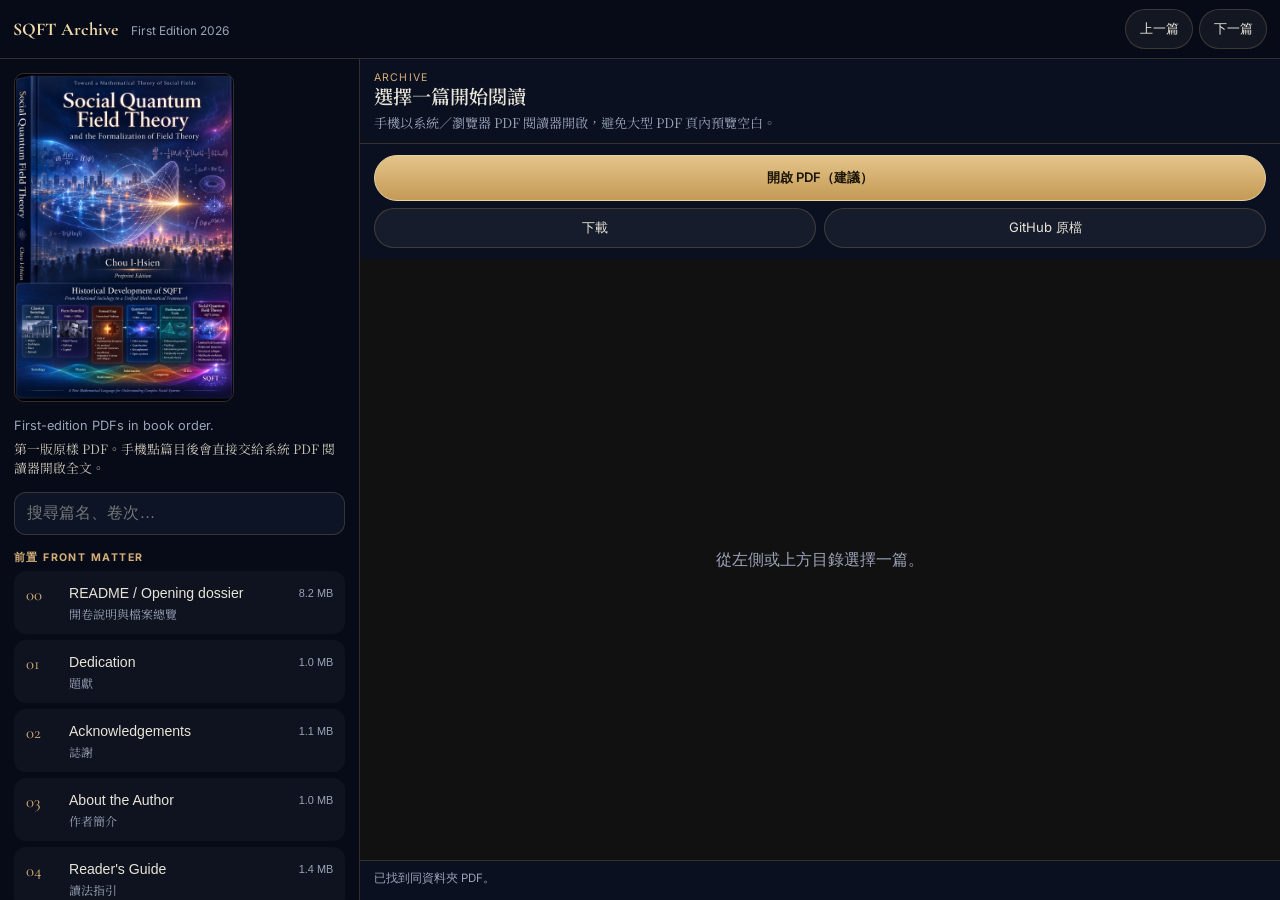
==== commit 91002ad0: "Add files via upload" ====
--- a/originals/catalog.html
+++ b/originals/catalog.html
@@ -216,7 +216,7 @@
         <div class="cover-wrap"><img id="cover" alt="SQFT cover" /></div>
         <p class="lede">
           First-edition PDFs in book order.
-          <span class="zh">第一版原樣 PDF。手機請點篇目，再用「開啟 PDF」閱讀全文。</span>
+          <span class="zh">第一版原樣 PDF。手機點篇目後會直接交給系統 PDF 閱讀器開啟全文。</span>
         </p>
         <input class="search" id="search" type="search" placeholder="搜尋篇名、卷次…" enterkeyhint="search" />
         <nav id="toc"></nav>
@@ -226,7 +226,7 @@
         <div class="reader-bar">
           <div class="kicker" id="kicker">Archive</div>
           <h1 id="now-title">選擇一篇開始閱讀</h1>
-          <div class="zh" id="now-zh">直式手機以系統閱讀器開啟 PDF，較不容易空白。</div>
+          <div class="zh" id="now-zh">手機以系統／瀏覽器 PDF 閱讀器開啟，避免大型 PDF 頁內預覽空白。</div>
         </div>
         <div class="actions">
           <a class="btn btn-gold" id="btn-open" href="#" target="_blank" rel="noopener">開啟 PDF（建議）</a>
@@ -285,11 +285,19 @@
     const enc = (name) => name.split("/").map(encodeURIComponent).join("/");
     const fmt = (n) => (n >= 1048576 ? (n / 1048576).toFixed(1) + " MB" : Math.round(n / 1024) + " KB");
     const remote = (file) => `https://cdn.jsdelivr.net/gh/${REPO}@main/${DIR}/${enc(file)}`;
+    const raw = (file) => `https://raw.githubusercontent.com/${REPO}/refs/heads/main/${DIR}/${enc(file)}`;
     const blob = (file) => `https://github.com/${REPO}/blob/main/${DIR}/${enc(file)}`;
 
     function src(file) {
       const href = localMode ? enc(file) : remote(file);
-      return { href, github: blob(file) };
+      return { href, raw: localMode ? enc(file) : raw(file), github: blob(file) };
+    }
+
+    function openPdfOnMobile(item) {
+      const s = src(item.file);
+      // Same-tab navigation is more reliable than target=_blank in Android WebView / LINE.
+      // Use the direct raw file online so the OS/browser can hand the PDF to its reader.
+      window.location.assign(localMode ? s.href : s.raw);
     }
 
     function renderToc(filter = "") {
@@ -324,8 +332,10 @@
       $("kicker").textContent = item.group + " · " + fmt(item.bytes);
       $("now-title").textContent = item.en;
       $("now-zh").textContent = item.zh;
-      $("btn-open").href = s.href;
-      $("btn-download").href = s.href;
+      $("btn-open").href = isCoarse ? (localMode ? s.href : s.raw) : s.href;
+      if (isCoarse) $("btn-open").removeAttribute("target");
+      else $("btn-open").setAttribute("target", "_blank");
+      $("btn-download").href = isCoarse ? (localMode ? s.href : s.raw) : s.href;
       $("btn-download").setAttribute("download", item.file);
       $("btn-github").href = s.github;
       $("btn-prev").disabled = index === 0;
@@ -348,20 +358,27 @@
         $("frame").src = s.href;
       }
 
-      $("status").innerHTML = tooHeavyForEmbed || isCoarse
-        ? `${item.file}<br>手機請用金色「開啟 PDF」。系統閱讀器才會顯示第 1–10 章全文。`
+      $("status").innerHTML = isCoarse
+        ? `${item.file}<br>手機版會直接交給系統／瀏覽器 PDF 閱讀器開啟，避免大型 PDF 頁內預覽空白。`
         : `${item.file}`;
 
       if (autoLaunch && isCoarse) {
-        window.location.href = s.href;
+        openPdfOnMobile(item);
       }
     }
 
     $("toc").addEventListener("click", (e) => {
       const btn = e.target.closest("[data-index]");
       if (!btn) return;
-      openAt(Number(btn.dataset.index), false);
-      if (isCoarse) window.scrollTo(0, 0);
+      const index = Number(btn.dataset.index);
+
+      if (isCoarse) {
+        current = index;
+        openPdfOnMobile(FILES[index]);
+        return;
+      }
+
+      openAt(index, false);
     });
     $("btn-prev").addEventListener("click", () => openAt(current < 0 ? 0 : current - 1, false));
     $("btn-next").addEventListener("click", () => openAt(current + 1, false));
@@ -373,6 +390,10 @@
 
     $("btn-open").addEventListener("click", (e) => {
       if (current < 0) { e.preventDefault(); return; }
+      if (isCoarse) {
+        e.preventDefault();
+        openPdfOnMobile(FILES[current]);
+      }
     });
 
     (async function init() {
